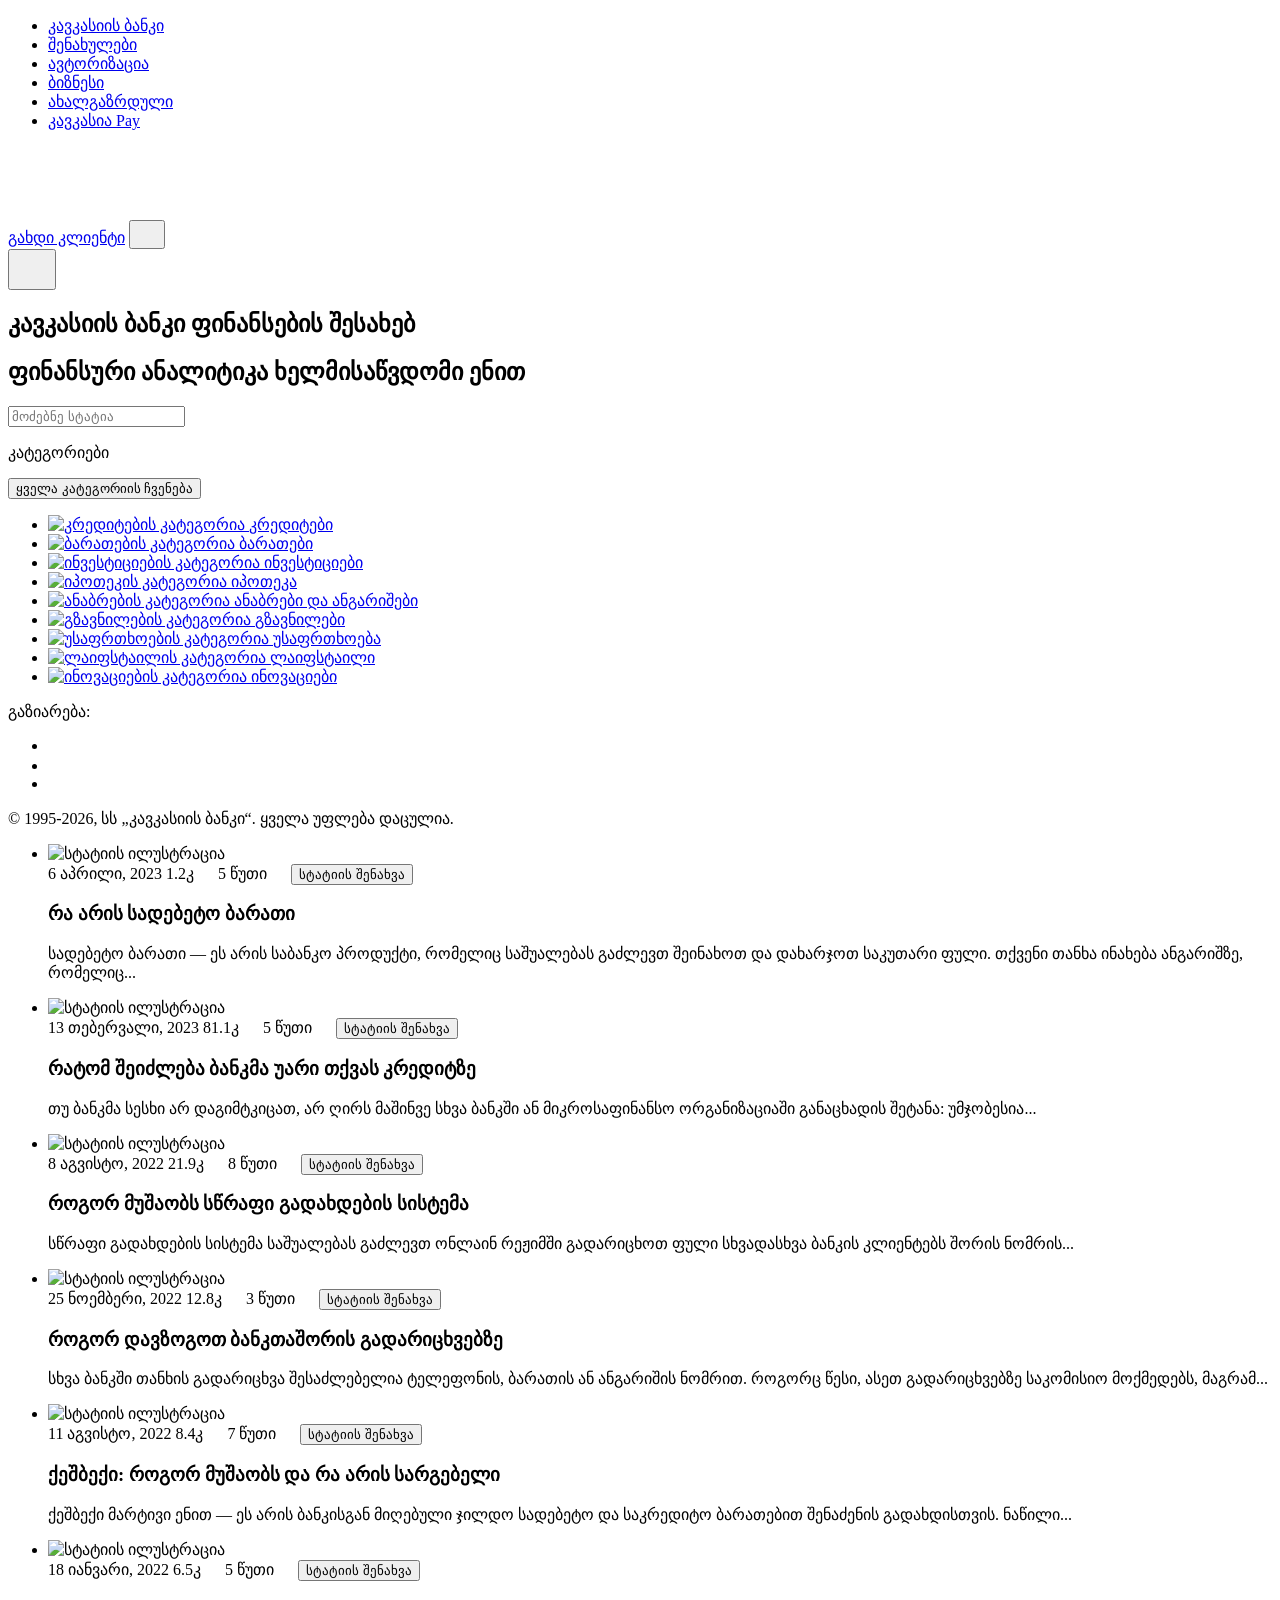
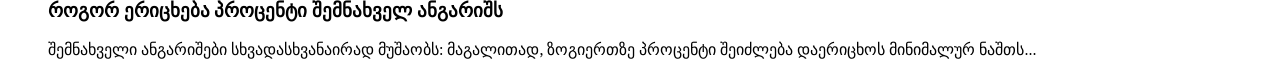
==== index.html @ 7849b2e1 "feat: add initial HTML structure for news cards and sidebar" ====
<!doctype html>
<html lang="ka">
  <head>
    <meta charset="UTF-8" />
    <meta http-equiv="X-UA-Compatible" content="IE=edge" />
    <meta name="viewport" content="width=device-width, initial-scale=1.0" />
    <link class="page__style" rel="stylesheet" href="css/style.css" />
    <title>ფინანსების შესახებ - კავკასიის ბანკი</title>
  </head>

  <body>
    <header class="header">
      <div class="container">
        <div class="header__top">
          <nav class="header__nav">
            <ul class="header__list">
              <li class="header__item">
                <a class="header__link header__link--active" href="index.html"
                  >კავკასიის ბანკი</a
                >
              </li>
              <li class="header__item">
                <a class="header__link" href="saved.html">შენახულები</a>
              </li>
              <li class="header__item">
                <a class="header__link" href="login.html">ავტორიზაცია</a>
              </li>
              <li class="header__item">
                <a class="header__link" href="#">ბიზნესი</a>
              </li>
              <li class="header__item">
                <a class="header__link" href="#">ახალგაზრდული</a>
              </li>
              <li class="header__item">
                <a class="header__link" href="#">კავკასია Pay</a>
              </li>
            </ul>
          </nav>
        </div>
        <div class="header__bottom">
          <a
            class="header__logo"
            href="#"
            aria-label="მთავარ გვერდზე დაბრუნება"
          >
            <svg class="header__image" width="70" height="70">
              <use href="img/sprite.svg#Cu-logo"></use>
            </svg>
          </a>
          <div class="header__bottom-right">
            <div class="header__buttons">
              <a class="header__button" href="login.html">გახდი კლიენტი</a>
              <button
                class="header__button header__button--qr"
                type="button"
                aria-label="აპლიკაციის ჩამოტვირთვა"
              >
                <svg
                  class="header__icon"
                  width="20"
                  height="20"
                  aria-hidden="true"
                >
                  <use xlink:href="img/sprite.svg#icon-qr"></use>
                </svg>
              </button>
            </div>
            <button
              class="header__button header__button--burger"
              aria-label="მენიუ"
            >
              <svg class="header__burger-icon" width="32" height="32">
                <use href="./img/sprite.svg#icon-burger"></use>
              </svg>
            </button>
          </div>
        </div>
      </div>
    </header>

    <main>
      <section class="pro-finance" aria-labelledby="main-heading">
        <div class="container">
          <h1 id="main-heading" class="visually-hidden">
            კავკასიის ბანკი ფინანსების შესახებ
          </h1>
          <div class="pro-finance__wrapper">
            <aside class="sidebar">
              <h2 class="sidebar__heading">
                ფინანსური ანალიტიკა ხელმისაწვდომი ენით
              </h2>

              <div class="sidebar__search-box">
                <input
                  type="text"
                  id="search-input"
                  placeholder="მოძებნე სტატია"
                  class="sidebar__search-input"
                />
              </div>

              <p class="sidebar__text">კატეგორიები</p>
              <button class="sidebar__button" type="button">
                ყველა კატეგორიის ჩვენება
              </button>

              <div class="sidebar__categories categories">
                <nav class="categories__nav">
                  <ul class="categories__list">
                    <li class="categories__item">
                      <a class="categories__link" href="#">
                        <img
                          class="categories__image"
                          src="./img/icon-credit.png"
                          width="40"
                          height="40"
                          alt="კრედიტების კატეგორია"
                        />
                        <span class="categories__link-text">კრედიტები</span>
                      </a>
                    </li>
                    <li class="categories__item">
                      <a class="categories__link" href="#">
                        <img
                          class="categories__image"
                          src="./img/icon-cards.png"
                          width="40"
                          height="40"
                          alt="ბარათების კატეგორია"
                        />
                        <span class="categories__link-text">ბარათები</span>
                      </a>
                    </li>
                    <li class="categories__item">
                      <a class="categories__link" href="#">
                        <img
                          class="categories__image"
                          src="./img/icon-invest.png"
                          width="40"
                          height="40"
                          alt="ინვესტიციების კატეგორია"
                        />
                        <span class="categories__link-text">ინვესტიციები</span>
                      </a>
                    </li>
                    <li class="categories__item">
                      <a class="categories__link" href="#">
                        <img
                          class="categories__image"
                          src="./img/icon-mortgage.png"
                          width="40"
                          height="40"
                          alt="იპოთეკის კატეგორია"
                        />
                        <span class="categories__link-text">იპოთეკა</span>
                      </a>
                    </li>
                    <li class="categories__item">
                      <a class="categories__link" href="#">
                        <img
                          class="categories__image"
                          src="./img/icon-deposit.png"
                          width="40"
                          height="40"
                          alt="ანაბრების კატეგორია"
                        />
                        <span class="categories__link-text"
                          >ანაბრები და ანგარიშები</span
                        >
                      </a>
                    </li>
                    <li class="categories__item">
                      <a class="categories__link" href="#">
                        <img
                          class="categories__image"
                          src="./img/icon-transfer.png"
                          width="40"
                          height="40"
                          alt="გზავნილების კატეგორია"
                        />
                        <span class="categories__link-text">გზავნილები</span>
                      </a>
                    </li>
                    <li class="categories__item">
                      <a class="categories__link" href="#">
                        <img
                          class="categories__image"
                          src="./img/icon-safety.png"
                          width="40"
                          height="40"
                          alt="უსაფრთხოების კატეგორია"
                        />
                        <span class="categories__link-text">უსაფრთხოება</span>
                      </a>
                    </li>
                    <li class="categories__item">
                      <a class="categories__link" href="#">
                        <img
                          class="categories__image"
                          src="./img/icon-lifestyle.png"
                          width="40"
                          height="40"
                          alt="ლაიფსტაილის კატეგორია"
                        />
                        <span class="categories__link-text">ლაიფსტაილი</span>
                      </a>
                    </li>
                    <li class="categories__item">
                      <a class="categories__link" href="#">
                        <img
                          class="categories__image"
                          src="./img/icon-innovations.png"
                          width="40"
                          height="40"
                          alt="ინოვაციების კატეგორია"
                        />
                        <span class="categories__link-text">ინოვაციები</span>
                      </a>
                    </li>
                  </ul>
                </nav>
              </div>

              <span class="sidebar__share">გაზიარება:</span>
              <ul class="sidebar__socials socials">
                <li class="socials__item">
                  <a
                    class="socials__link"
                    href="#"
                    aria-label="გადადი ტელეგრამის გვერდზე"
                  >
                    <svg
                      class="socials__icon"
                      width="15"
                      height="12"
                      aria-hidden="true"
                    >
                      <use xlink:href="img/sprite.svg#icon-tg"></use>
                    </svg>
                  </a>
                </li>
                <li class="socials__item">
                  <a
                    class="socials__link"
                    href="#"
                    aria-label="გადადი ფეისბუქის გვერდზე"
                  >
                    <svg
                      class="socials__icon"
                      width="16"
                      height="16"
                      aria-hidden="true"
                    >
                      <use xlink:href="img/sprite.svg#icon-vk"></use>
                    </svg>
                  </a>
                </li>
                <li class="socials__item">
                  <a
                    class="socials__link"
                    href="#"
                    aria-label="გადადი ინსტაგრამის გვერდზე"
                  >
                    <svg
                      class="socials__icon"
                      width="14"
                      height="14"
                      aria-hidden="true"
                    >
                      <use xlink:href="img/sprite.svg#icon-ok"></use>
                    </svg>
                  </a>
                </li>
              </ul>
              <p class="sidebar__copyright">
                &copy;&nbsp;1995-2026, სს „კავკასიის ბანკი“. ყველა უფლება
                დაცულია.
              </p>
            </aside>

            <ul id="articles-container" class="articles">
              <li class="articles__item articles__item--size-xl">
                <div class="card-news card-news--size-xl" data-id="1">
                  <div class="card-news__box">
                    <picture>
                      <source
                        media="(max-width:767px)"
                        srcset="
                          ./img/cover-debit-mobile.png    1x,
                          ./img/cover-debit-mobile@2x.png 2x
                        "
                      />
                      <img
                        class="card-news__image"
                        src="./img/cover-debit-desktop.png"
                        width="340"
                        height="240"
                        alt="სტატიის ილუსტრაცია"
                      />
                    </picture>
                  </div>

                  <div class="card-news__content">
                    <div class="card-news__info">
                      <span class="card-news__date">6 აპრილი, 2023</span>
                      <span class="card-news__views">
                        <span class="card-news__count">1.2კ</span>
                        <svg
                          class="card-news__icon"
                          width="16"
                          height="16"
                          aria-hidden="true"
                        >
                          <use xlink:href="img/sprite.svg#icon-eye"></use>
                        </svg>
                      </span>
                      <span class="card-news__time">
                        <span class="card-news__count">5 წუთი</span>
                        <svg
                          class="card-news__icon"
                          width="16"
                          height="16"
                          aria-hidden="true"
                        >
                          <use xlink:href="img/sprite.svg#icon-time"></use>
                        </svg>
                      </span>
                      <button
                        class="card-news__save-btn"
                        aria-label="სტატიის შენახვა"
                      >
                        სტატიის შენახვა
                      </button>
                    </div>
                    <h3 class="card-news__heading">რა არის სადებეტო ბარათი</h3>
                    <p class="card-news__text">
                      სადებეტო ბარათი — ეს არის საბანკო პროდუქტი, რომელიც
                      საშუალებას გაძლევთ შეინახოთ და დახარჯოთ საკუთარი ფული.
                      თქვენი თანხა ინახება ანგარიშზე, რომელიც...
                    </p>
                  </div>
                </div>
              </li>

              <li class="articles__item">
                <div class="card-news" data-id="2">
                  <div class="card-news__box">
                    <picture>
                      <source
                        media="(max-width:767px)"
                        srcset="
                          ./img/cover-decline-mobile.png    1x,
                          ./img/cover-decline-mobile@2x.png 2x
                        "
                      />
                      <img
                        class="card-news__image"
                        src="./img/cover-decline-desktop.png"
                        width="340"
                        height="190"
                        alt="სტატიის ილუსტრაცია"
                      />
                    </picture>
                  </div>

                  <div class="card-news__content">
                    <div class="card-news__info">
                      <span class="card-news__date">13 თებერვალი, 2023</span>
                      <span class="card-news__views">
                        <span class="card-news__count">81.1კ</span>
                        <svg
                          class="card-news__icon"
                          width="16"
                          height="16"
                          aria-hidden="true"
                        >
                          <use xlink:href="img/sprite.svg#icon-eye"></use>
                        </svg>
                      </span>
                      <span class="card-news__time">
                        <span class="card-news__count">5 წუთი</span>
                        <svg
                          class="card-news__icon"
                          width="16"
                          height="16"
                          aria-hidden="true"
                        >
                          <use xlink:href="img/sprite.svg#icon-time"></use>
                        </svg>
                      </span>
                      <button
                        class="card-news__save-btn"
                        aria-label="სტატიის შენახვა"
                      >
                        სტატიის შენახვა
                      </button>
                    </div>
                    <h3 class="card-news__heading">
                      რატომ შეიძლება ბანკმა უარი თქვას კრედიტზე
                    </h3>
                    <p class="card-news__text">
                      თუ ბანკმა სესხი არ დაგიმტკიცათ, არ ღირს მაშინვე სხვა
                      ბანკში ან მიკროსაფინანსო ორგანიზაციაში განაცხადის შეტანა:
                      უმჯობესია...
                    </p>
                  </div>
                </div>
              </li>

              <li class="articles__item">
                <div class="card-news" data-id="3">
                  <div class="card-news__box">
                    <picture>
                      <source
                        media="(max-width:767px)"
                        srcset="
                          ./img/cover-sbp-mobile.png    1x,
                          ./img/cover-sbp-mobile@2x.png 2x
                        "
                      />
                      <img
                        class="card-news__image"
                        src="./img/cover-sbp-desktop.png"
                        width="340"
                        height="190"
                        alt="სტატიის ილუსტრაცია"
                      />
                    </picture>
                  </div>

                  <div class="card-news__content">
                    <div class="card-news__info">
                      <span class="card-news__date">8 აგვისტო, 2022</span>
                      <span class="card-news__views">
                        <span class="card-news__count">21.9კ</span>
                        <svg
                          class="card-news__icon"
                          width="16"
                          height="16"
                          aria-hidden="true"
                        >
                          <use xlink:href="img/sprite.svg#icon-eye"></use>
                        </svg>
                      </span>
                      <span class="card-news__time">
                        <span class="card-news__count">8 წუთი</span>
                        <svg
                          class="card-news__icon"
                          width="16"
                          height="16"
                          aria-hidden="true"
                        >
                          <use xlink:href="img/sprite.svg#icon-time"></use>
                        </svg>
                      </span>
                      <button
                        class="card-news__save-btn"
                        aria-label="სტატიის შენახვა"
                      >
                        სტატიის შენახვა
                      </button>
                    </div>
                    <h3 class="card-news__heading">
                      როგორ მუშაობს სწრაფი გადახდების სისტემა
                    </h3>
                    <p class="card-news__text">
                      სწრაფი გადახდების სისტემა საშუალებას გაძლევთ ონლაინ
                      რეჟიმში გადარიცხოთ ფული სხვადასხვა ბანკის კლიენტებს შორის
                      ნომრის...
                    </p>
                  </div>
                </div>
              </li>

              <li class="articles__item articles__item--size-xl">
                <div class="card-news card-news--size-xl" data-id="4">
                  <div class="card-news__box">
                    <picture>
                      <source
                        media="(max-width:767px)"
                        srcset="
                          ./img/cover-transfer-mobile.png    1x,
                          ./img/cover-transfer-mobile@2x.png 2x
                        "
                      />
                      <img
                        class="card-news__image"
                        src="./img/cover-transfer-desktop.png"
                        width="340"
                        height="240"
                        alt="სტატიის ილუსტრაცია"
                      />
                    </picture>
                  </div>

                  <div class="card-news__content">
                    <div class="card-news__info">
                      <span class="card-news__date">25 ნოემბერი, 2022</span>
                      <span class="card-news__views">
                        <span class="card-news__count">12.8კ</span>
                        <svg
                          class="card-news__icon"
                          width="16"
                          height="16"
                          aria-hidden="true"
                        >
                          <use xlink:href="img/sprite.svg#icon-eye"></use>
                        </svg>
                      </span>
                      <span class="card-news__time">
                        <span class="card-news__count">3 წუთი</span>
                        <svg
                          class="card-news__icon"
                          width="16"
                          height="16"
                          aria-hidden="true"
                        >
                          <use xlink:href="img/sprite.svg#icon-time"></use>
                        </svg>
                      </span>
                      <button
                        class="card-news__save-btn"
                        aria-label="სტატიის შენახვა"
                      >
                        სტატიის შენახვა
                      </button>
                    </div>
                    <h3 class="card-news__heading">
                      როგორ დავზოგოთ ბანკთაშორის გადარიცხვებზე
                    </h3>
                    <p class="card-news__text">
                      სხვა ბანკში თანხის გადარიცხვა შესაძლებელია ტელეფონის,
                      ბარათის ან ანგარიშის ნომრით. როგორც წესი, ასეთ
                      გადარიცხვებზე საკომისიო მოქმედებს, მაგრამ...
                    </p>
                  </div>
                </div>
              </li>

              <li class="articles__item">
                <div class="card-news" data-id="5">
                  <div class="card-news__box">
                    <picture>
                      <source
                        media="(max-width:767px)"
                        srcset="
                          ./img/cover-cashback-mobile.png    1x,
                          ./img/cover-cashback-mobile@2x.png 2x
                        "
                      />
                      <img
                        class="card-news__image"
                        src="./img/cover-cashback-desktop.png"
                        width="340"
                        height="190"
                        alt="სტატიის ილუსტრაცია"
                      />
                    </picture>
                  </div>

                  <div class="card-news__content">
                    <div class="card-news__info">
                      <span class="card-news__date">11 აგვისტო, 2022</span>
                      <span class="card-news__views">
                        <span class="card-news__count">8.4კ</span>
                        <svg
                          class="card-news__icon"
                          width="16"
                          height="16"
                          aria-hidden="true"
                        >
                          <use xlink:href="img/sprite.svg#icon-eye"></use>
                        </svg>
                      </span>
                      <span class="card-news__time">
                        <span class="card-news__count">7 წუთი</span>
                        <svg
                          class="card-news__icon"
                          width="16"
                          height="16"
                          aria-hidden="true"
                        >
                          <use xlink:href="img/sprite.svg#icon-time"></use>
                        </svg>
                      </span>
                      <button
                        class="card-news__save-btn"
                        aria-label="სტატიის შენახვა"
                      >
                        სტატიის შენახვა
                      </button>
                    </div>
                    <h3 class="card-news__heading">
                      ქეშბექი: როგორ მუშაობს და რა არის სარგებელი
                    </h3>
                    <p class="card-news__text">
                      ქეშბექი მარტივი ენით — ეს არის ბანკისგან მიღებული ჯილდო
                      სადებეტო და საკრედიტო ბარათებით შენაძენის გადახდისთვის.
                      ნაწილი...
                    </p>
                  </div>
                </div>
              </li>

              <li class="articles__item">
                <div class="card-news" data-id="6">
                  <div class="card-news__box">
                    <picture>
                      <source
                        media="(max-width:767px)"
                        srcset="
                          ./img/cover-percent-mobile.png    1x,
                          ./img/cover-percent-mobile@2x.png 2x
                        "
                      />
                      <img
                        class="card-news__image"
                        src="./img/cover-percent-desktop.png"
                        width="340"
                        height="190"
                        alt="სტატიის ილუსტრაცია"
                      />
                    </picture>
                  </div>

                  <div class="card-news__content">
                    <div class="card-news__info">
                      <span class="card-news__date">18 იანვარი, 2022</span>
                      <span class="card-news__views">
                        <span class="card-news__count">6.5კ</span>
                        <svg
                          class="card-news__icon"
                          width="16"
                          height="16"
                          aria-hidden="true"
                        >
                          <use xlink:href="img/sprite.svg#icon-eye"></use>
                        </svg>
                      </span>
                      <span class="card-news__time">
                        <span class="card-news__count">5 წუთი</span>
                        <svg
                          class="card-news__icon"
                          width="16"
                          height="16"
                          aria-hidden="true"
                        >
                          <use xlink:href="img/sprite.svg#icon-time"></use>
                        </svg>
                      </span>
                      <button
                        class="card-news__save-btn"
                        aria-label="სტატიის შენახვა"
                      >
                        სტატიის შენახვა
                      </button>
                    </div>
                    <h3 class="card-news__heading">
                      როგორ ერიცხება პროცენტი შემნახველ ანგარიშს
                    </h3>
                    <p class="card-news__text">
                      შემნახველი ანგარიშები სხვადასხვანაირად მუშაობს: მაგალითად,
                      ზოგიერთზე პროცენტი შეიძლება დაერიცხოს მინიმალურ ნაშთს...
                    </p>
                  </div>
                </div>
              </li>
            </ul>
          </div>
        </div>
      </section>
    </main>

    <script type="module" src="js/main.js"></script>
  </body>
</html>
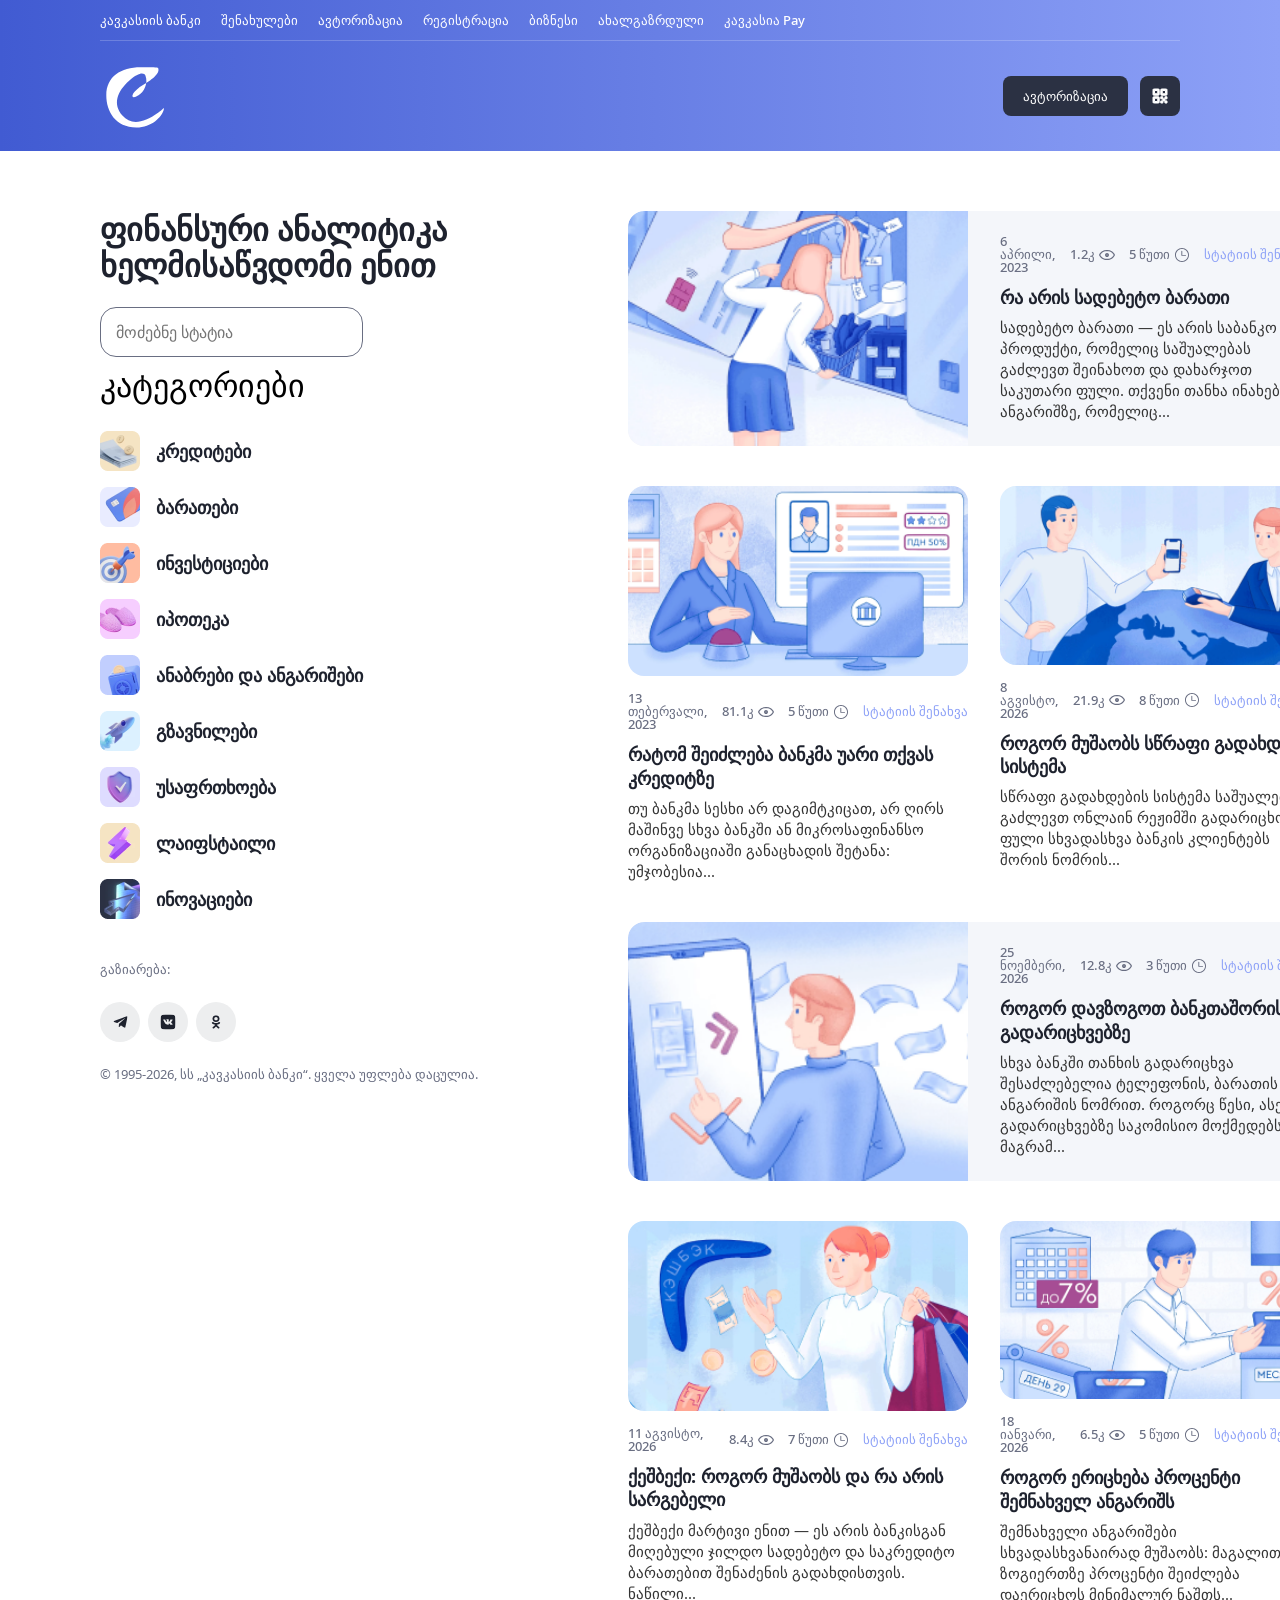
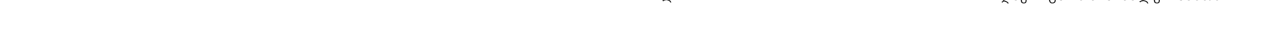
==== commit c49640f2: "feat: მომხმარებლის სახელის გამოჩენა ავტორიზაციის ღილაკთან" ====
--- a/index.html
+++ b/index.html
@@ -24,6 +24,9 @@
               </li>
               <li class="header__item">
                 <a class="header__link" href="login.html">ავტორიზაცია</a>
+              </li>
+              <li class="header__item">
+                <a class="header__link" href="registration.html">რეგისტრაცია</a>
               </li>
               <li class="header__item">
                 <a class="header__link" href="#">ბიზნესი</a>
@@ -49,7 +52,7 @@
           </a>
           <div class="header__bottom-right">
             <div class="header__buttons">
-              <a class="header__button" href="login.html">გახდი კლიენტი</a>
+              <a class="header__button" href="login.html">ავტორიზაცია</a>
               <button
                 class="header__button header__button--qr"
                 type="button"
@@ -65,14 +68,6 @@
                 </svg>
               </button>
             </div>
-            <button
-              class="header__button header__button--burger"
-              aria-label="მენიუ"
-            >
-              <svg class="header__burger-icon" width="32" height="32">
-                <use href="./img/sprite.svg#icon-burger"></use>
-              </svg>
-            </button>
           </div>
         </div>
       </div>
@@ -341,7 +336,6 @@
                   </div>
                 </div>
               </li>
-
               <li class="articles__item">
                 <div class="card-news" data-id="2">
                   <div class="card-news__box">
@@ -430,7 +424,7 @@
 
                   <div class="card-news__content">
                     <div class="card-news__info">
-                      <span class="card-news__date">8 აგვისტო, 2022</span>
+                      <span class="card-news__date">8 აგვისტო, 2026</span>
                       <span class="card-news__views">
                         <span class="card-news__count">21.9კ</span>
                         <svg
@@ -495,7 +489,7 @@
 
                   <div class="card-news__content">
                     <div class="card-news__info">
-                      <span class="card-news__date">25 ნოემბერი, 2022</span>
+                      <span class="card-news__date">25 ნოემბერი, 2026</span>
                       <span class="card-news__views">
                         <span class="card-news__count">12.8კ</span>
                         <svg
@@ -560,7 +554,7 @@
 
                   <div class="card-news__content">
                     <div class="card-news__info">
-                      <span class="card-news__date">11 აგვისტო, 2022</span>
+                      <span class="card-news__date">11 აგვისტო, 2026</span>
                       <span class="card-news__views">
                         <span class="card-news__count">8.4კ</span>
                         <svg
@@ -625,7 +619,7 @@
 
                   <div class="card-news__content">
                     <div class="card-news__info">
-                      <span class="card-news__date">18 იანვარი, 2022</span>
+                      <span class="card-news__date">18 იანვარი, 2026</span>
                       <span class="card-news__views">
                         <span class="card-news__count">6.5კ</span>
                         <svg
@@ -670,7 +664,6 @@
         </div>
       </section>
     </main>
-
     <script type="module" src="js/main.js"></script>
   </body>
 </html>
--- a/css/style.css
+++ b/css/style.css
@@ -0,0 +1,1175 @@
+@charset "UTF-8";
+/* Global */
+/* ------------------------------------ */
+/*! normalize.css v8.0.1 | MIT License | github.com/necolas/normalize.css */
+/* Document
+  ========================================================================== */
+/**
+ * 1. Correct the line height in all browsers.
+ * 2. Prevent adjustments of font size after orientation changes in iOS.
+ */
+html {
+  line-height: 1.15; /* 1 */
+  -webkit-text-size-adjust: 100%; /* 2 */
+}
+
+/* Sections
+  ========================================================================== */
+/**
+* Remove the margin in all browsers.
+*/
+body {
+  margin: 0;
+}
+
+/**
+* Render the `main` element consistently in IE.
+*/
+main {
+  display: block;
+}
+
+/**
+* Correct the font size and margin on `h1` elements within `section` and
+* `article` contexts in Chrome, Firefox, and Safari.
+*/
+h1 {
+  margin: 0.67em 0;
+  font-size: 2em;
+}
+
+/* Grouping content
+  ========================================================================== */
+/**
+* 1. Add the correct box sizing in Firefox.
+* 2. Show the overflow in Edge and IE.
+*/
+hr {
+  box-sizing: content-box; /* 1 */
+  height: 0; /* 1 */
+  overflow: visible; /* 2 */
+}
+
+/**
+* 1. Correct the inheritance and scaling of font size in all browsers.
+* 2. Correct the odd `em` font sizing in all browsers.
+*/
+pre {
+  font-size: 1em; /* 2 */
+  font-family: monospace, monospace; /* 1 */
+}
+
+/* Text-level semantics
+  ========================================================================== */
+/**
+* Remove the gray background on active links in IE 10.
+*/
+a {
+  background-color: transparent;
+}
+
+/**
+* 1. Remove the bottom border in Chrome 57-
+* 2. Add the correct text decoration in Chrome, Edge, IE, Opera, and Safari.
+*/
+abbr[title] {
+  text-decoration: underline; /* 2 */
+  -webkit-text-decoration: underline dotted;
+          text-decoration: underline dotted; /* 2 */
+  border-bottom: none; /* 1 */
+}
+
+/**
+* Add the correct font weight in Chrome, Edge, and Safari.
+*/
+b,
+strong {
+  font-weight: bolder;
+}
+
+/**
+* 1. Correct the inheritance and scaling of font size in all browsers.
+* 2. Correct the odd `em` font sizing in all browsers.
+*/
+code,
+kbd,
+samp {
+  font-size: 1em; /* 2 */
+  font-family: monospace, monospace; /* 1 */
+}
+
+/**
+* Add the correct font size in all browsers.
+*/
+small {
+  font-size: 80%;
+}
+
+/**
+* Prevent `sub` and `sup` elements from affecting the line height in
+* all browsers.
+*/
+sub,
+sup {
+  position: relative;
+  font-size: 75%;
+  line-height: 0;
+  vertical-align: baseline;
+}
+
+sub {
+  bottom: -0.25em;
+}
+
+sup {
+  top: -0.5em;
+}
+
+/* Embedded content
+  ========================================================================== */
+/**
+* Remove the border on images inside links in IE 10.
+*/
+img {
+  border-style: none;
+}
+
+/* Forms
+  ========================================================================== */
+/**
+* 1. Change the font styles in all browsers.
+* 2. Remove the margin in Firefox and Safari.
+*/
+button,
+input,
+optgroup,
+select,
+textarea {
+  margin: 0; /* 2 */
+  font-size: 100%; /* 1 */
+  line-height: 1.15; /* 1 */
+  font-family: inherit; /* 1 */
+}
+
+/**
+* Show the overflow in IE.
+* 1. Show the overflow in Edge.
+*/
+button,
+input {
+  /* 1 */
+  overflow: visible;
+}
+
+/**
+* Remove the inheritance of text transform in Edge, Firefox, and IE.
+* 1. Remove the inheritance of text transform in Firefox.
+*/
+button,
+select {
+  /* 1 */
+  text-transform: none;
+}
+
+/**
+* Correct the inability to style clickable types in iOS and Safari.
+*/
+button,
+[type=button],
+[type=reset],
+[type=submit] {
+  -webkit-appearance: button;
+}
+
+/**
+* Remove the inner border and padding in Firefox.
+*/
+button::-moz-focus-inner,
+[type=button]::-moz-focus-inner,
+[type=reset]::-moz-focus-inner,
+[type=submit]::-moz-focus-inner {
+  padding: 0;
+  border-style: none;
+}
+
+/**
+* Restore the focus styles unset by the previous rule.
+*/
+button:-moz-focusring,
+[type=button]:-moz-focusring,
+[type=reset]:-moz-focusring,
+[type=submit]:-moz-focusring {
+  outline: 1px dotted ButtonText;
+}
+
+/**
+* Correct the padding in Firefox.
+*/
+fieldset {
+  padding: 0.35em 0.75em 0.625em;
+}
+
+/**
+* 1. Correct the text wrapping in Edge and IE.
+* 2. Correct the color inheritance from `fieldset` elements in IE.
+* 3. Remove the padding so developers are not caught out when they zero out
+*    `fieldset` elements in all browsers.
+*/
+legend {
+  display: table; /* 1 */
+  box-sizing: border-box; /* 1 */
+  max-width: 100%; /* 1 */
+  padding: 0; /* 3 */
+  color: inherit; /* 2 */
+  white-space: normal; /* 1 */
+}
+
+/**
+* Add the correct vertical alignment in Chrome, Firefox, and Opera.
+*/
+progress {
+  vertical-align: baseline;
+}
+
+/**
+* Remove the default vertical scrollbar in IE 10+.
+*/
+textarea {
+  overflow: auto;
+}
+
+/**
+* 1. Add the correct box sizing in IE 10.
+* 2. Remove the padding in IE 10.
+*/
+[type=checkbox],
+[type=radio] {
+  box-sizing: border-box; /* 1 */
+  padding: 0; /* 2 */
+}
+
+/**
+* Correct the cursor style of increment and decrement buttons in Chrome.
+*/
+[type=number]::-webkit-inner-spin-button,
+[type=number]::-webkit-outer-spin-button {
+  height: auto;
+}
+
+/**
+* 1. Correct the odd appearance in Chrome and Safari.
+* 2. Correct the outline style in Safari.
+*/
+[type=search] {
+  outline-offset: -2px; /* 2 */
+  -webkit-appearance: textfield; /* 1 */
+}
+
+/**
+* Remove the inner padding in Chrome and Safari on macOS.
+*/
+[type=search]::-webkit-search-decoration {
+  -webkit-appearance: none;
+}
+
+/**
+* 1. Correct the inability to style clickable types in iOS and Safari.
+* 2. Change font properties to `inherit` in Safari.
+*/
+::-webkit-file-upload-button {
+  font: inherit; /* 2 */
+  -webkit-appearance: button; /* 1 */
+}
+
+/* Interactive
+  ========================================================================== */
+/*
+* Add the correct display in Edge, IE 10+, and Firefox.
+*/
+details {
+  display: block;
+}
+
+/*
+* Add the correct display in all browsers.
+*/
+summary {
+  display: list-item;
+}
+
+/* Misc
+  ========================================================================== */
+/**
+* Add the correct display in IE 10+.
+*/
+template {
+  display: none;
+}
+
+/**
+* Add the correct display in IE 10.
+*/
+[hidden] {
+  display: none;
+}
+
+/* Fonts */
+/* ------------------------------------ */
+/* Colors */
+/* ------------------------------------ */
+/* Breakpoints */
+/* ------------------------------------ */
+*,
+*::after,
+*::before {
+  box-sizing: border-box;
+}
+
+body {
+  margin: 0;
+  padding: 0;
+  font-family: "Noto Sans", "Arial", sans-serif;
+  color: #1E222E;
+}
+
+img {
+  display: block;
+  height: auto;
+  max-width: 100%;
+  -o-object-fit: cover;
+     object-fit: cover;
+}
+
+a {
+  color: inherit;
+  text-decoration: none;
+}
+
+@font-face {
+  font-family: "Noto Sans";
+  src: url("../../fonts/NotoSans-Regular.woff2") format("woff2"), url("../../fonts/NotoSans-Regular.woff") format("woff");
+  font-weight: 400;
+  font-style: normal;
+  font-display: swap;
+}
+@font-face {
+  font-family: "Noto Sans";
+  src: url("../../fonts/NotoSans-Medium.woff2") format("woff2"), url("../../fonts/NotoSans-Medium.woff") format("woff");
+  font-weight: 500;
+  font-style: normal;
+  font-display: swap;
+}
+@font-face {
+  font-family: "Noto Sans";
+  src: url("../../fonts/NotoSans-Bold.woff2") format("woff2"), url("../../fonts/NotoSans-Bold.woff") format("woff");
+  font-weight: 700;
+  font-style: normal;
+  font-display: swap;
+}
+.container {
+  max-width: 1440px;
+  margin: 0 auto;
+  padding: 0 100px;
+}
+@media (max-width: 1023px) {
+  .container {
+    padding: 0 30px;
+  }
+}
+@media (max-width: 767px) {
+  .container {
+    padding: 0 15px;
+  }
+}
+
+.visually-hidden {
+  position: absolute;
+  width: 1px;
+  height: 1px;
+  margin: -1px;
+  padding: 0;
+  overflow: hidden;
+  white-space: nowrap;
+  border: 0;
+  clip: rect(0 0 0 0);
+  clip-path: inset(100%);
+}
+
+/* Blocks */
+/* ------------------------------------ */
+.header {
+  background: linear-gradient(90deg, #415bd2 0%, #8da1f7 100%);
+}
+.header__top {
+  padding: 12px 0;
+  border-bottom: 1px solid rgba(255, 255, 255, 0.2);
+}
+@media (max-width: 1023px) {
+  .header__top {
+    display: none;
+    margin: 0;
+  }
+}
+.header__list {
+  display: flex;
+  flex-wrap: nowrap;
+  gap: 20px;
+  margin: 0;
+  padding: 0;
+  list-style-type: none;
+  align-items: center;
+  justify-content: flex-start;
+}
+.header__link {
+  display: block;
+  color: #ffffff;
+  font-size: 13px;
+  font-weight: 500;
+  line-height: 16px;
+  text-decoration: none;
+  transition: opacity 0.2s ease;
+}
+.header__link:hover {
+  opacity: 0.8;
+}
+.header__bottom {
+  display: flex;
+  justify-content: space-between;
+  gap: 20px;
+  padding: 20px 0;
+}
+@media (max-width: 1023px) {
+  .header__bottom {
+    padding: 13px 0;
+  }
+}
+.header__bottom-right {
+  display: flex;
+  flex-direction: row;
+  gap: 28px;
+}
+.header__logo {
+  flex-shrink: 0;
+  display: flex;
+  align-items: center;
+}
+.header__logo img {
+  filter: brightness(0) invert(1);
+}
+.header__buttons {
+  display: flex;
+  align-items: center;
+  gap: 12px;
+}
+@media (max-width: 767px) {
+  .header__buttons {
+    display: none;
+  }
+}
+.header__button {
+  outline: none;
+  padding: 12px 20px;
+  border: none;
+  border-radius: 8px;
+  background-color: #2b3143;
+  color: #ffffff;
+  text-align: center;
+  font-size: 13px;
+  font-weight: 500;
+  line-height: 16px;
+  display: flex;
+  align-items: center;
+  justify-content: center;
+  cursor: pointer;
+  transition: background-color 0.2s ease;
+}
+.header__button:hover, .header__button:focus {
+  background-color: #1e222f;
+}
+.header__button[disabled] {
+  cursor: default;
+  color: rgba(255, 255, 255, 0.4);
+  background-color: rgba(43, 49, 67, 0.5);
+}
+.header__button--qr {
+  height: 40px;
+  width: 40px;
+  padding: 0;
+}
+.header__button--burger {
+  display: none;
+  background-color: transparent;
+  padding: 0;
+}
+@media (max-width: 1023px) {
+  .header__button--burger {
+    display: block;
+  }
+}
+.header__icon, .header__burger-icon {
+  fill: #ffffff;
+  stroke: #ffffff;
+}
+
+.categories__list {
+  display: flex;
+  flex-direction: column;
+  gap: 16px;
+  margin: 0;
+  padding: 0;
+  list-style-type: none;
+}
+@media (max-width: 1023px) {
+  .categories__list {
+    display: grid;
+    grid-template-columns: repeat(3, 220px);
+    -moz-column-gap: 24px;
+         column-gap: 24px;
+  }
+}
+@media (max-width: 767px) {
+  .categories__list {
+    display: none;
+  }
+}
+.categories__link {
+  outline: none;
+  display: flex;
+  gap: 16px;
+  align-items: center;
+  color: inherit;
+  font-size: 18px;
+  font-weight: 700;
+  line-height: 24px;
+}
+.categories__link-text:hover {
+  color: #476BF0;
+}
+.categories__link-text:focus {
+  color: #476BF0;
+}
+
+.card-news {
+  display: flex;
+  flex-direction: column;
+  border-radius: 16px;
+  outline: none;
+  text-decoration: none;
+  color: inherit;
+  height: 100%;
+}
+.card-news--size-xl {
+  flex-direction: row;
+  background-color: #F4F6FA;
+  overflow: hidden;
+}
+@media (max-width: 767px) {
+  .card-news--size-xl {
+    flex-direction: column;
+    background-color: transparent;
+  }
+}
+.card-news--size-xl .card-news__box {
+  width: 340px;
+  height: auto;
+  aspect-ratio: auto;
+  align-self: stretch;
+  border-radius: 16px 0 0 16px;
+}
+@media (max-width: 767px) {
+  .card-news--size-xl .card-news__box {
+    width: 100%;
+    aspect-ratio: 340/190;
+    border-radius: 16px;
+  }
+}
+.card-news--size-xl .card-news__content {
+  padding: 24px 32px;
+  display: flex;
+  flex-direction: column;
+  justify-content: center;
+  flex: 1;
+}
+@media (max-width: 767px) {
+  .card-news--size-xl .card-news__content {
+    padding: 12px 0 0 0;
+  }
+}
+.card-news__box {
+  position: relative;
+  flex-shrink: 0;
+  border-radius: 16px;
+  overflow: hidden;
+  width: 100%;
+  aspect-ratio: 340/190;
+}
+.card-news__box picture,
+.card-news__box img {
+  display: block;
+  width: 100%;
+  height: 100%;
+  -o-object-fit: cover;
+     object-fit: cover;
+}
+.card-news__box::before {
+  content: "სტატიის წაკითხვა";
+  position: absolute;
+  inset: 0;
+  background: rgba(0, 0, 0, 0.45);
+  color: #ffffff;
+  display: flex;
+  align-items: center;
+  justify-content: center;
+  font-size: 15px;
+  line-height: 20px;
+  font-weight: 500;
+  opacity: 0;
+  transition: opacity 0.2s ease;
+  z-index: 1;
+}
+.card-news__box:hover::before, .card-news__box:focus-within::before {
+  opacity: 1;
+}
+.card-news__content {
+  padding: 16px 0 0 0;
+  display: flex;
+  flex-direction: column;
+  flex-grow: 1;
+}
+.card-news__info {
+  display: flex;
+  align-items: center;
+  gap: 14px;
+  margin: 0 0 12px 0;
+  color: #696E82;
+  font-size: 13px;
+  font-weight: 500;
+  line-height: 1;
+  width: 100%;
+}
+@media (max-width: 767px) {
+  .card-news__info {
+    font-size: 12px;
+    gap: 10px;
+    margin: 0 0 8px 0;
+  }
+}
+.card-news__views, .card-news__time {
+  display: flex;
+  align-items: center;
+  gap: 4px;
+  white-space: nowrap;
+}
+.card-news__icon {
+  flex-shrink: 0;
+  fill: currentColor;
+}
+.card-news__save-btn {
+  margin-left: auto;
+  background: none;
+  border: none;
+  cursor: pointer;
+  padding: 0;
+  font-size: 13px;
+  font-weight: 500;
+  color: #8da1f7;
+  white-space: nowrap;
+  transition: color 0.2s ease;
+}
+@media (max-width: 767px) {
+  .card-news__save-btn {
+    font-size: 12px;
+  }
+}
+.card-news__save-btn:hover, .card-news__save-btn:focus {
+  color: #476BF0;
+}
+.card-news__save-btn--active {
+  color: #476BF0;
+}
+.card-news__heading {
+  margin: 0 0 8px 0;
+  font-size: 18px;
+  font-weight: 700;
+  line-height: 1.3;
+  transition: color 0.2s ease;
+}
+@media (max-width: 767px) {
+  .card-news__heading {
+    font-size: 16px;
+    margin: 0 0 6px 0;
+  }
+}
+.card-news:hover .card-news__heading, .card-news:focus-within .card-news__heading {
+  color: #476BF0;
+}
+.card-news__text {
+  margin: 0;
+  font-size: 15px;
+  line-height: 1.4;
+  color: #333333;
+}
+@media (max-width: 767px) {
+  .card-news__text {
+    font-size: 14px;
+  }
+}
+
+.socials {
+  display: flex;
+  flex-wrap: wrap;
+  gap: 8px;
+  margin: 0;
+  padding: 0;
+  list-style-type: none;
+}
+.socials__link {
+  outline: none;
+  display: flex;
+  align-items: center;
+  justify-content: center;
+  width: 40px;
+  height: 40px;
+  border-radius: 50%;
+  background-color: #EDEEEF;
+}
+
+.articles {
+  display: grid;
+  grid-template-columns: 1fr 1fr;
+  gap: 40px 32px;
+  margin: 0;
+  padding: 0;
+  list-style-type: none;
+}
+@media (max-width: 767px) {
+  .articles {
+    display: grid;
+    grid-template-columns: 345px;
+    gap: 10px;
+  }
+}
+.articles__item {
+  display: flex;
+}
+.articles__item--size-xl {
+  grid-column: 1/-1;
+}
+
+.sidebar__heading {
+  margin: 0 0 24px 0;
+  font-size: 32px;
+  font-weight: 700;
+  line-height: 36px;
+}
+@media (max-width: 1023px) {
+  .sidebar__heading {
+    text-align: center;
+    width: 650px;
+    margin: 0 0 20px 29px;
+  }
+}
+@media (max-width: 767px) {
+  .sidebar__heading {
+    text-align: center;
+    font-size: 20px;
+    line-height: 24px;
+    width: 345px;
+    margin: 0 0 15px 0;
+  }
+}
+.sidebar__text {
+  margin: 0 0 28px 0;
+  color: black;
+  font-size: 32px;
+  line-height: 36px;
+}
+@media (max-width: 1023px) {
+  .sidebar__text {
+    text-align: center;
+    margin: 0 0 40px 0;
+  }
+}
+@media (max-width: 767px) {
+  .sidebar__text {
+    text-align: center;
+    font-size: 16px;
+    line-height: 20px;
+    margin: 0 0 20px 0;
+  }
+}
+.sidebar__button {
+  display: none;
+}
+@media (max-width: 767px) {
+  .sidebar__button {
+    display: block;
+    width: 345px;
+    border-radius: 8px;
+    background-color: #edeeef;
+    border: none;
+    padding: 10px;
+    font-size: 12px;
+    line-height: 16px;
+    font-weight: 500;
+  }
+}
+.sidebar__categories {
+  margin: 0 0 40px 0;
+}
+@media (max-width: 767px) {
+  .sidebar__categories {
+    margin: 0 0 30px 0;
+  }
+}
+.sidebar__socials {
+  margin: 24px 0 24px 0;
+}
+@media (max-width: 1023px) {
+  .sidebar__socials {
+    display: none;
+  }
+}
+.sidebar__share {
+  margin: 0 0 12px 0;
+  color: #696E82;
+  font-size: 13px;
+  line-height: 16px;
+}
+@media (max-width: 1023px) {
+  .sidebar__share {
+    display: none;
+  }
+}
+.sidebar__copyright {
+  margin: 0;
+  color: #696E82;
+  font-size: 13px;
+  line-height: 16px;
+}
+@media (max-width: 1023px) {
+  .sidebar__copyright {
+    display: none;
+  }
+}
+.sidebar__search-input {
+  padding: 15px;
+  border: 1px solid #696E82;
+  margin: 0 0 10px 0;
+  border-radius: 16px;
+  text-align: left;
+  background-color: #ffffff;
+  outline: none;
+  transition: border-color 0.2s ease;
+}
+.sidebar__search-input:hover, .sidebar__search-input:focus {
+  border-color: #415bd2;
+}
+
+.pro-finance__wrapper {
+  display: grid;
+  grid-template-columns: 400px 1fr;
+  gap: 128px;
+  padding: 60px 0 40px;
+}
+@media (max-width: 1023px) {
+  .pro-finance__wrapper {
+    display: flex;
+    flex-direction: column;
+    padding: 40px 0 38px;
+    gap: 0px;
+  }
+}
+@media (max-width: 767px) {
+  .pro-finance__wrapper {
+    padding: 35px 0 29px;
+  }
+}
+
+.login {
+  background: linear-gradient(90deg, #ede7e7 0%, #edf4fd 68.47%, #e5e9f5 100%);
+}
+
+.login-banner {
+  display: flex;
+  flex-direction: column;
+  background-color: #fff;
+  box-shadow: 0px 2px 24px 0px rgba(127, 34, 85, 0.0196078431);
+  border-radius: 20px;
+  width: 450px;
+  padding: 32px;
+  padding-bottom: 0;
+  margin: 0 0 32px 0;
+  justify-content: center;
+  align-items: center;
+}
+
+.login-banner__header {
+  color: #1e222e;
+  font-size: 24px;
+  line-height: 28px;
+  font-weight: 400;
+  margin: 0 0 20px 0;
+}
+
+.login-banner__inner {
+  display: flex;
+  align-items: center;
+  justify-content: center;
+  flex-direction: column;
+}
+
+.login-banner__input-item {
+  border: 1px solid #cdcfde;
+  border-radius: 8px;
+  width: 386px;
+  height: 44px;
+}
+
+.login-banner__inputs {
+  display: flex;
+  flex-direction: column;
+  gap: 12px;
+  margin: 0 0 24px 0;
+}
+
+.login-banner__btn {
+  background-color: #476bf0;
+  width: 386px;
+  height: 48px;
+  border-radius: 60px;
+  display: flex;
+  align-items: center;
+  justify-content: center;
+  border: none;
+  margin: 0 0 24px 0;
+  color: #fff;
+}
+
+.login-banner__btn-link {
+  color: #fff;
+  font-weight: 400;
+  font-size: 16px;
+  line-height: 20px;
+}
+
+.login-banner__link {
+  font-size: 16px;
+  line-height: 20px;
+  font-weight: 400;
+  color: #1e222e;
+  margin: 0 0 24px 0;
+}
+
+.login-banner__bottom {
+  display: flex;
+  align-items: center;
+  justify-content: center;
+  flex-direction: row;
+  width: 450px;
+  height: 80px;
+  background: linear-gradient(90deg, #f5f6fa 0%, #f7f1f7 51.5%, #f5f7fd 100%);
+  border-bottom-left-radius: 20px;
+  border-bottom-right-radius: 20px;
+}
+
+.login-banner__bottom-inner {
+  display: flex;
+  align-items: center;
+  justify-content: center;
+  gap: 8px;
+}
+
+.login-banner__bottom-link {
+  display: flex;
+  justify-content: center;
+  align-items: center;
+  gap: 8px;
+}
+
+.main__wrapper {
+  display: flex;
+  align-items: center;
+  justify-content: center;
+  flex-direction: column;
+  padding-bottom: 104px;
+  padding-top: 54px;
+}
+
+.main__wrapper-link {
+  display: flex;
+  align-items: center;
+  justify-content: center;
+  color: #476bf0;
+  font-size: 16px;
+  line-height: 20px;
+  font-weight: 400;
+}
+
+.btn {
+  padding: 12px;
+  font-size: 16px;
+  background: linear-gradient(90deg, #f5f6fa 0%, #f7f1f7 50%, #f5f7fd 100%);
+  border: none;
+  border-radius: 8px;
+  cursor: pointer;
+  transition: 0.3s;
+}
+
+.login-banner__input {
+  display: flex;
+  flex-direction: row;
+  align-items: center;
+  justify-content: center;
+}
+
+.login-banner__input-item {
+  padding: 10px;
+}
+
+.login-banner__input-logo {
+  position: absolute;
+  right: 12px;
+}
+
+.footer__wrapper {
+  display: flex;
+  justify-content: space-between;
+  padding: 0 28px 28px 28px;
+  padding-top: 70px;
+}
+
+.footer__wrapper--forgot-data {
+  padding-top: 0;
+}
+
+.footer__left {
+  display: flex;
+  flex-direction: row;
+  align-items: center;
+  gap: 24px;
+  flex-wrap: wrap;
+}
+
+.footer__phone,
+.footer__tg-link,
+.footer__text {
+  display: flex;
+  align-items: center;
+  gap: 8px;
+}
+
+.footer__theme {
+  display: flex;
+  align-items: center;
+  justify-content: center;
+  gap: 8px;
+}
+
+.footer {
+  background: linear-gradient(90deg, #f5f6fa 0%, #f7f1f7 50%, #f5f7fd 100%);
+}
+
+.header__wrapper {
+  display: flex;
+  justify-content: space-between;
+  align-items: center;
+  padding: 20px 28px;
+}
+
+.header__right {
+  display: flex;
+  align-items: center;
+  justify-content: center;
+  text-align: right;
+  gap: 4px;
+}
+
+.header__text {
+  color: black;
+  font-size: 14px;
+  line-height: 16px;
+  font-weight: 400;
+}
+
+.registration-page {
+  display: flex;
+  align-items: center;
+  justify-content: center;
+  min-height: calc(100vh - 70px);
+  background-color: #ffffff;
+  padding: 40px 20px;
+  max-height: 100vh;
+}
+.registration-page .container {
+  display: flex;
+  justify-content: center;
+  align-items: center;
+  width: 100%;
+}
+
+.registration-form {
+  box-shadow: 0px 2px 24px 0px rgba(127, 34, 85, 0.0196078431);
+  background-color: #fff;
+  border-radius: 20px;
+  width: 450px;
+  padding: 32px;
+  display: flex;
+  flex-direction: column;
+  justify-content: center;
+}
+.registration-form__title {
+  color: #1e222e;
+  font-family: "Noto Sans", sans-serif;
+  font-weight: 400;
+  font-size: 24px;
+  line-height: 28px;
+  letter-spacing: 0%;
+  margin: 0 0 20px 0;
+  text-align: center;
+}
+.registration-form__field {
+  width: 100%;
+  margin-bottom: 12px;
+}
+.registration-form__field input {
+  width: 100%;
+  height: 52px;
+  border: 1px solid #cdcfde;
+  border-radius: 8px;
+  padding: 0 16px;
+  font-size: 15px;
+  outline: none;
+}
+.registration-form__field input:focus {
+  border-color: #476bf0;
+}
+.registration-form__row {
+  display: flex;
+  gap: 10px;
+  width: 100%;
+  margin-bottom: 12px;
+}
+.registration-form__row .registration-form__field {
+  flex: 1;
+  margin-bottom: 0;
+}
+.registration-form__btn {
+  border: none;
+  background-color: #476bf0;
+  padding: 14px;
+  border-radius: 60px;
+  font-family: "Noto Sans", sans-serif;
+  font-weight: 400;
+  font-size: 16px;
+  line-height: 20px;
+  letter-spacing: 0%;
+  color: #ffffff;
+  width: 100%;
+  cursor: pointer;
+  margin: 12px 0 0 0;
+  transition: background-color 0.2s ease;
+}
+.registration-form__btn:hover, .registration-form__btn:focus {
+  background-color: #3656d0;
+}/*# sourceMappingURL=style.css.map */
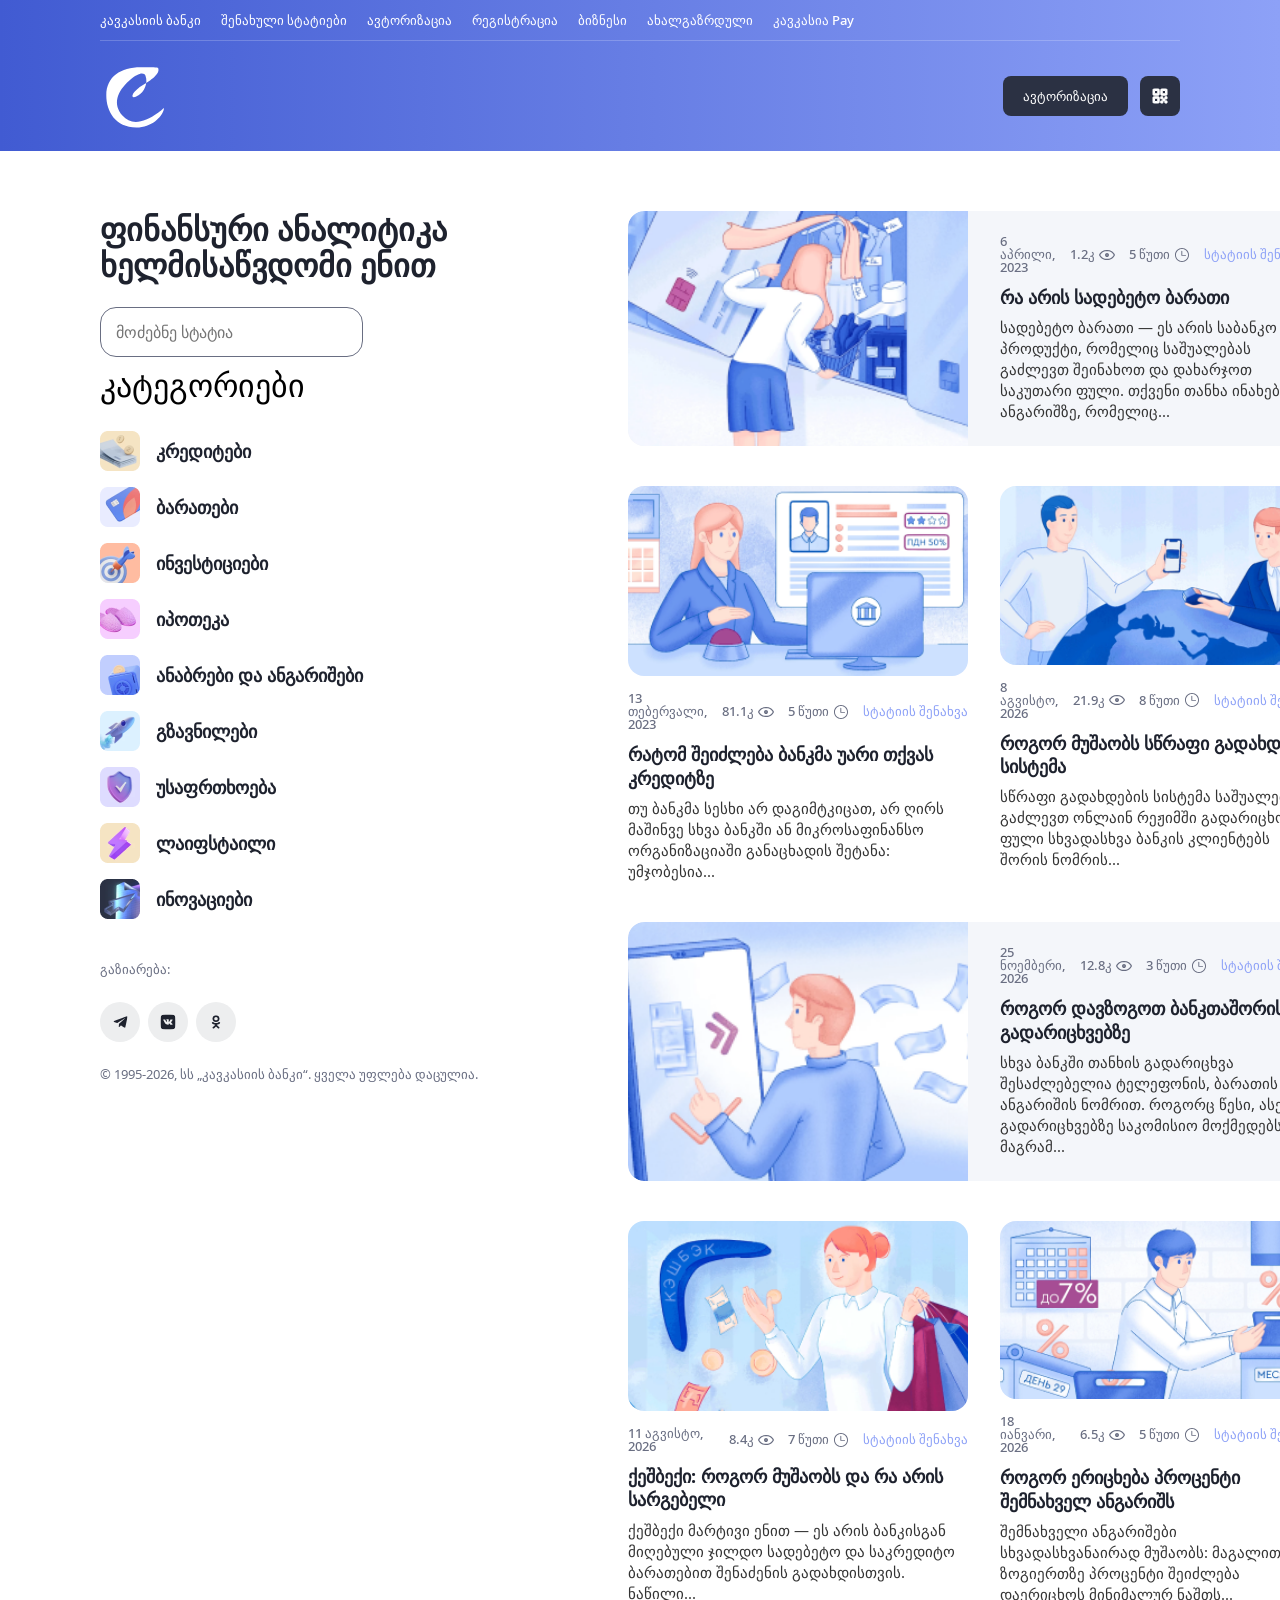
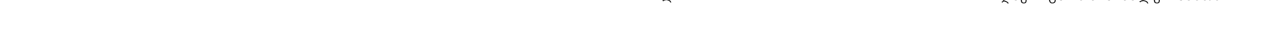
==== commit 8aaa1042: "საბოლოო ცვლილებების შეტანა" ====
--- a/index.html
+++ b/index.html
@@ -20,7 +20,7 @@
                 >
               </li>
               <li class="header__item">
-                <a class="header__link" href="saved.html">შენახულები</a>
+                <a class="header__link" href="saved.html">შენახული სტატიები</a>
               </li>
               <li class="header__item">
                 <a class="header__link" href="login.html">ავტორიზაცია</a>
